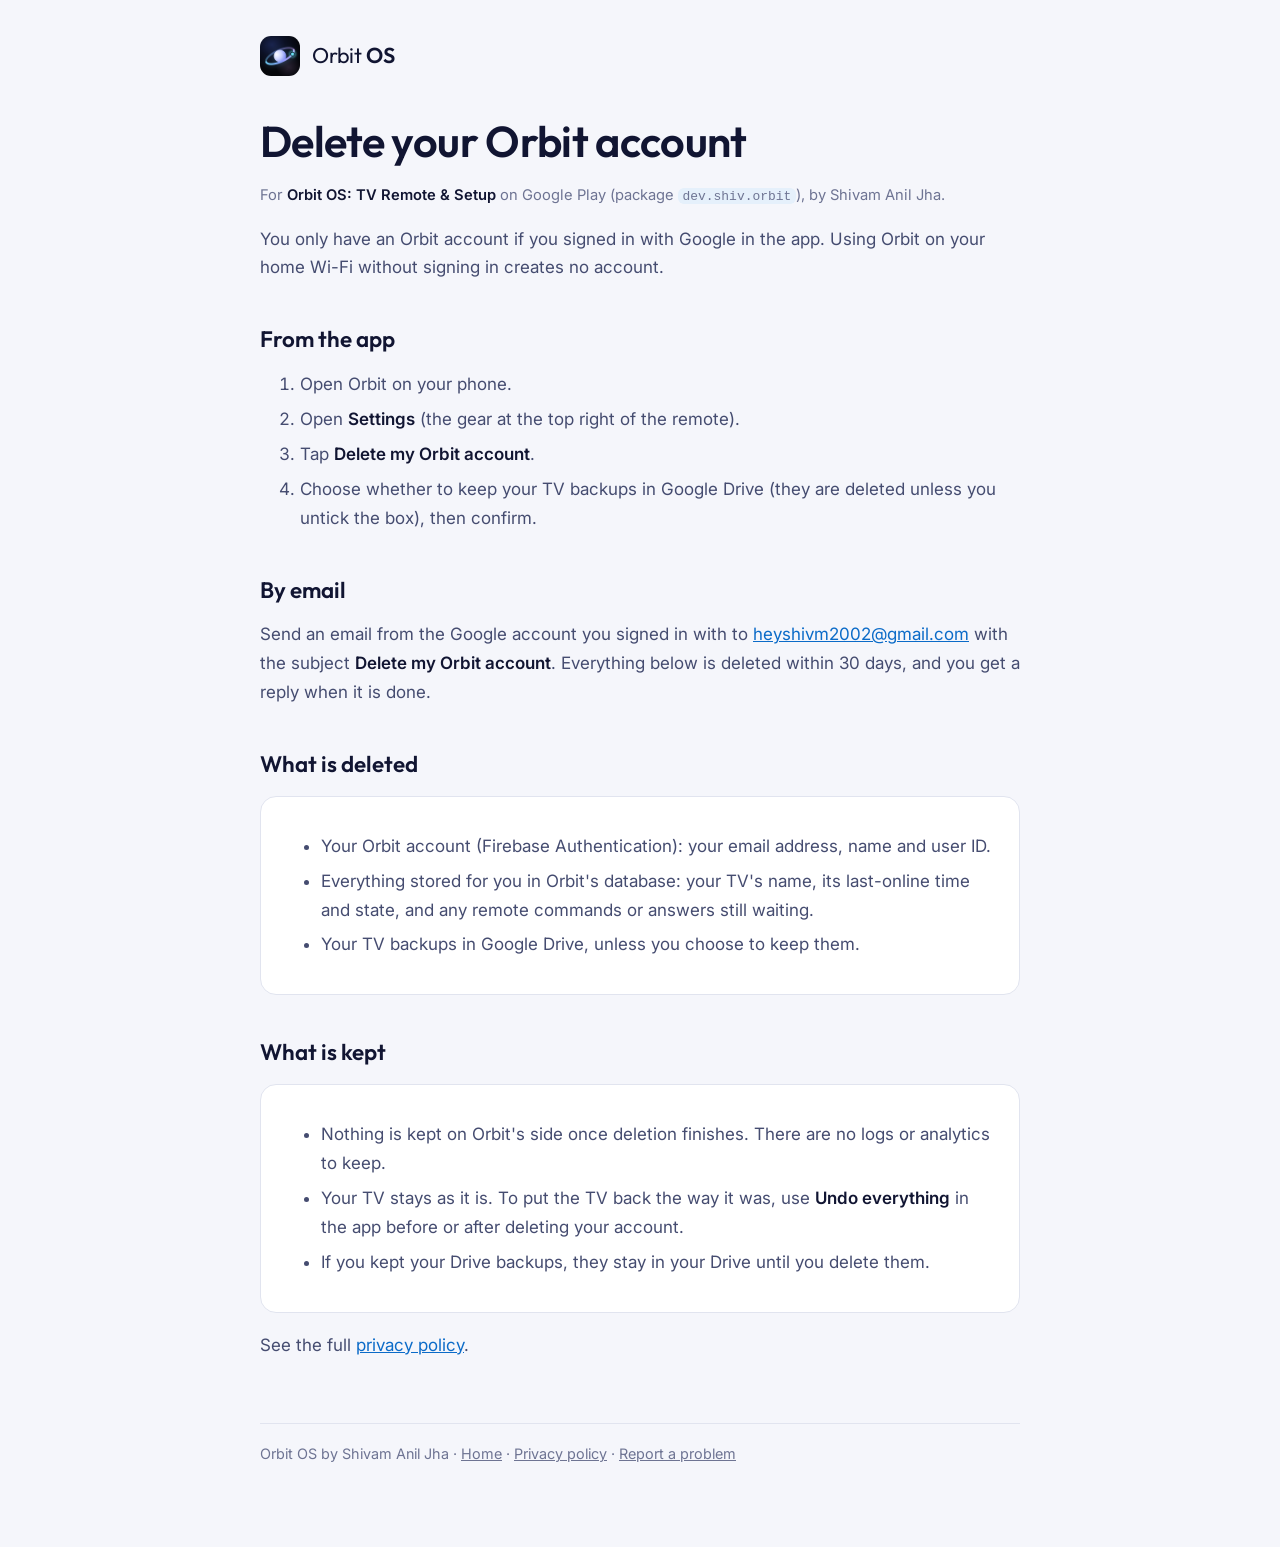
==== delete-account.html @ 3bdabf11 "Orbit OS public site: home, privacy policy and account deletion pages" ====
<!doctype html>
<html lang="en">
<head>
<meta charset="utf-8">
<meta name="viewport" content="width=device-width, initial-scale=1, viewport-fit=cover">
<title>Delete your Orbit account · Orbit OS</title>
<meta name="description" content="How to delete your Orbit OS account and data, from the app or by email, and what is deleted.">
<link rel="icon" href="assets/favicon-32.png">
<link rel="preconnect" href="https://fonts.googleapis.com">
<link rel="preconnect" href="https://fonts.gstatic.com" crossorigin>
<link rel="stylesheet" href="https://fonts.googleapis.com/css2?family=Inter:wght@400;600&family=Outfit:wght@400;600&display=swap">
<link rel="stylesheet" href="style.css">
</head>
<body>
<div class="wrap">
  <header class="top"><a href="./"><img src="assets/icon-180.png" alt=""><span class="brand">Orbit <b>OS</b></span></a></header>

  <h1>Delete your Orbit account</h1>
  <p class="meta">For <strong>Orbit OS: TV Remote &amp; Setup</strong> on Google Play (package <code>dev.shiv.orbit</code>), by Shivam Anil Jha.</p>
  <p>You only have an Orbit account if you signed in with Google in the app. Using Orbit on your home Wi-Fi without signing in creates no account.</p>

  <h2>From the app</h2>
  <ol>
    <li>Open Orbit on your phone.</li>
    <li>Open <strong>Settings</strong> (the gear at the top right of the remote).</li>
    <li>Tap <strong>Delete my Orbit account</strong>.</li>
    <li>Choose whether to keep your TV backups in Google Drive (they are deleted unless you untick the box), then confirm.</li>
  </ol>

  <h2>By email</h2>
  <p>Send an email from the Google account you signed in with to <a href="mailto:heyshivm2002@gmail.com?subject=Delete%20my%20Orbit%20account">heyshivm2002@gmail.com</a> with the subject <strong>Delete my Orbit account</strong>. Everything below is deleted within 30 days, and you get a reply when it is done.</p>

  <h2>What is deleted</h2>
  <div class="card">
    <ul>
      <li>Your Orbit account (Firebase Authentication): your email address, name and user ID.</li>
      <li>Everything stored for you in Orbit's database: your TV's name, its last-online time and state, and any remote commands or answers still waiting.</li>
      <li>Your TV backups in Google Drive, unless you choose to keep them.</li>
    </ul>
  </div>
  <h2>What is kept</h2>
  <div class="card">
    <ul>
      <li>Nothing is kept on Orbit's side once deletion finishes. There are no logs or analytics to keep.</li>
      <li>Your TV stays as it is. To put the TV back the way it was, use <strong>Undo everything</strong> in the app before or after deleting your account.</li>
      <li>If you kept your Drive backups, they stay in your Drive until you delete them.</li>
    </ul>
  </div>

  <p>See the full <a href="privacy.html">privacy policy</a>.</p>

  <footer>Orbit OS by Shivam Anil Jha · <a href="./">Home</a> · <a href="privacy.html">Privacy policy</a> · <a href="https://github.com/shivamj56/orbit-os-site/issues">Report a problem</a></footer>
</div>
</body>
</html>
---- style.css ----
/* Orbit OS public pages: the app's night palette, with a daylight version for readers who prefer it. */
:root {
  --bg: #f5f6fb;
  --surface: #ffffff;
  --ink: #111532;
  --soft: #454c70;
  --faint: #6e7493;
  --line: #e1e4ef;
  --accent: #0b6bc8;
  --accent-soft: #e5f0fb;
  --warn-soft: #fff3df;
  --warn: #8a5300;
}
@media (prefers-color-scheme: dark) {
  :root {
    --bg: #05070d;
    --surface: #0d1222;
    --ink: #eef1ff;
    --soft: #b3bbda;
    --faint: #848cad;
    --line: #1d2440;
    --accent: #74d1ff;
    --accent-soft: #0f2338;
    --warn-soft: #2b2110;
    --warn: #ffc46b;
    color-scheme: dark;
  }
}
* { box-sizing: border-box; }
html { -webkit-text-size-adjust: 100%; }
body {
  margin: 0;
  background: var(--bg);
  color: var(--ink);
  font: 400 17px/1.7 "Inter", system-ui, -apple-system, "Segoe UI", sans-serif;
  padding-left: max(18px, env(safe-area-inset-left));
  padding-right: max(18px, env(safe-area-inset-right));
}
.wrap { max-width: 760px; margin: 0 auto; padding: 36px 0 80px; }
header.top { display: flex; align-items: center; gap: 12px; }
header.top a { display: flex; align-items: center; gap: 12px; color: inherit; text-decoration: none; }
header.top img { width: 40px; height: 40px; border-radius: 11px; }
.brand { font: 400 1.35rem/1 "Outfit", system-ui, sans-serif; letter-spacing: -0.01em; }
.brand b { font-weight: 600; }
h1, h2, h3 { font-family: "Outfit", system-ui, sans-serif; line-height: 1.2; text-wrap: balance; }
h1 { font-size: clamp(2rem, 5vw, 2.7rem); font-weight: 600; letter-spacing: -0.015em; margin: 40px 0 8px; }
h2 { font-size: 1.4rem; font-weight: 600; margin: 44px 0 6px; }
h3 { font-size: 1.1rem; font-weight: 600; margin: 26px 0 4px; }
p, li { color: var(--soft); }
strong { color: var(--ink); font-weight: 600; }
a { color: var(--accent); }
.meta { color: var(--faint); font-size: 0.92rem; }
.card { background: var(--surface); border: 1px solid var(--line); border-radius: 16px; padding: 18px 20px; margin: 18px 0; }
.note { background: var(--accent-soft); border-radius: 14px; padding: 14px 18px; margin: 18px 0; }
.note p { margin: 0; color: var(--ink); }
ol li, ul li { margin: 0.35em 0; }
table { width: 100%; border-collapse: collapse; font-size: 0.95rem; }
th, td { text-align: left; vertical-align: top; padding: 10px 8px; border-bottom: 1px solid var(--line); }
th { color: var(--ink); font-weight: 600; }
.table { overflow-x: auto; }
code { font-family: ui-monospace, "SF Mono", Menlo, monospace; font-size: 0.88em; background: var(--accent-soft); padding: 0.05em 0.35em; border-radius: 6px; }
.links { display: flex; flex-wrap: wrap; gap: 10px; margin: 26px 0; }
.btn { display: inline-flex; align-items: center; gap: 8px; min-height: 46px; padding: 0 18px; border-radius: 999px; font-weight: 600; text-decoration: none; border: 1px solid var(--line); color: var(--ink); background: var(--surface); }
.btn.primary { background: var(--accent); border-color: var(--accent); color: var(--bg); }
footer { margin-top: 64px; padding-top: 18px; border-top: 1px solid var(--line); color: var(--faint); font-size: 0.9rem; }
footer a { color: var(--faint); }
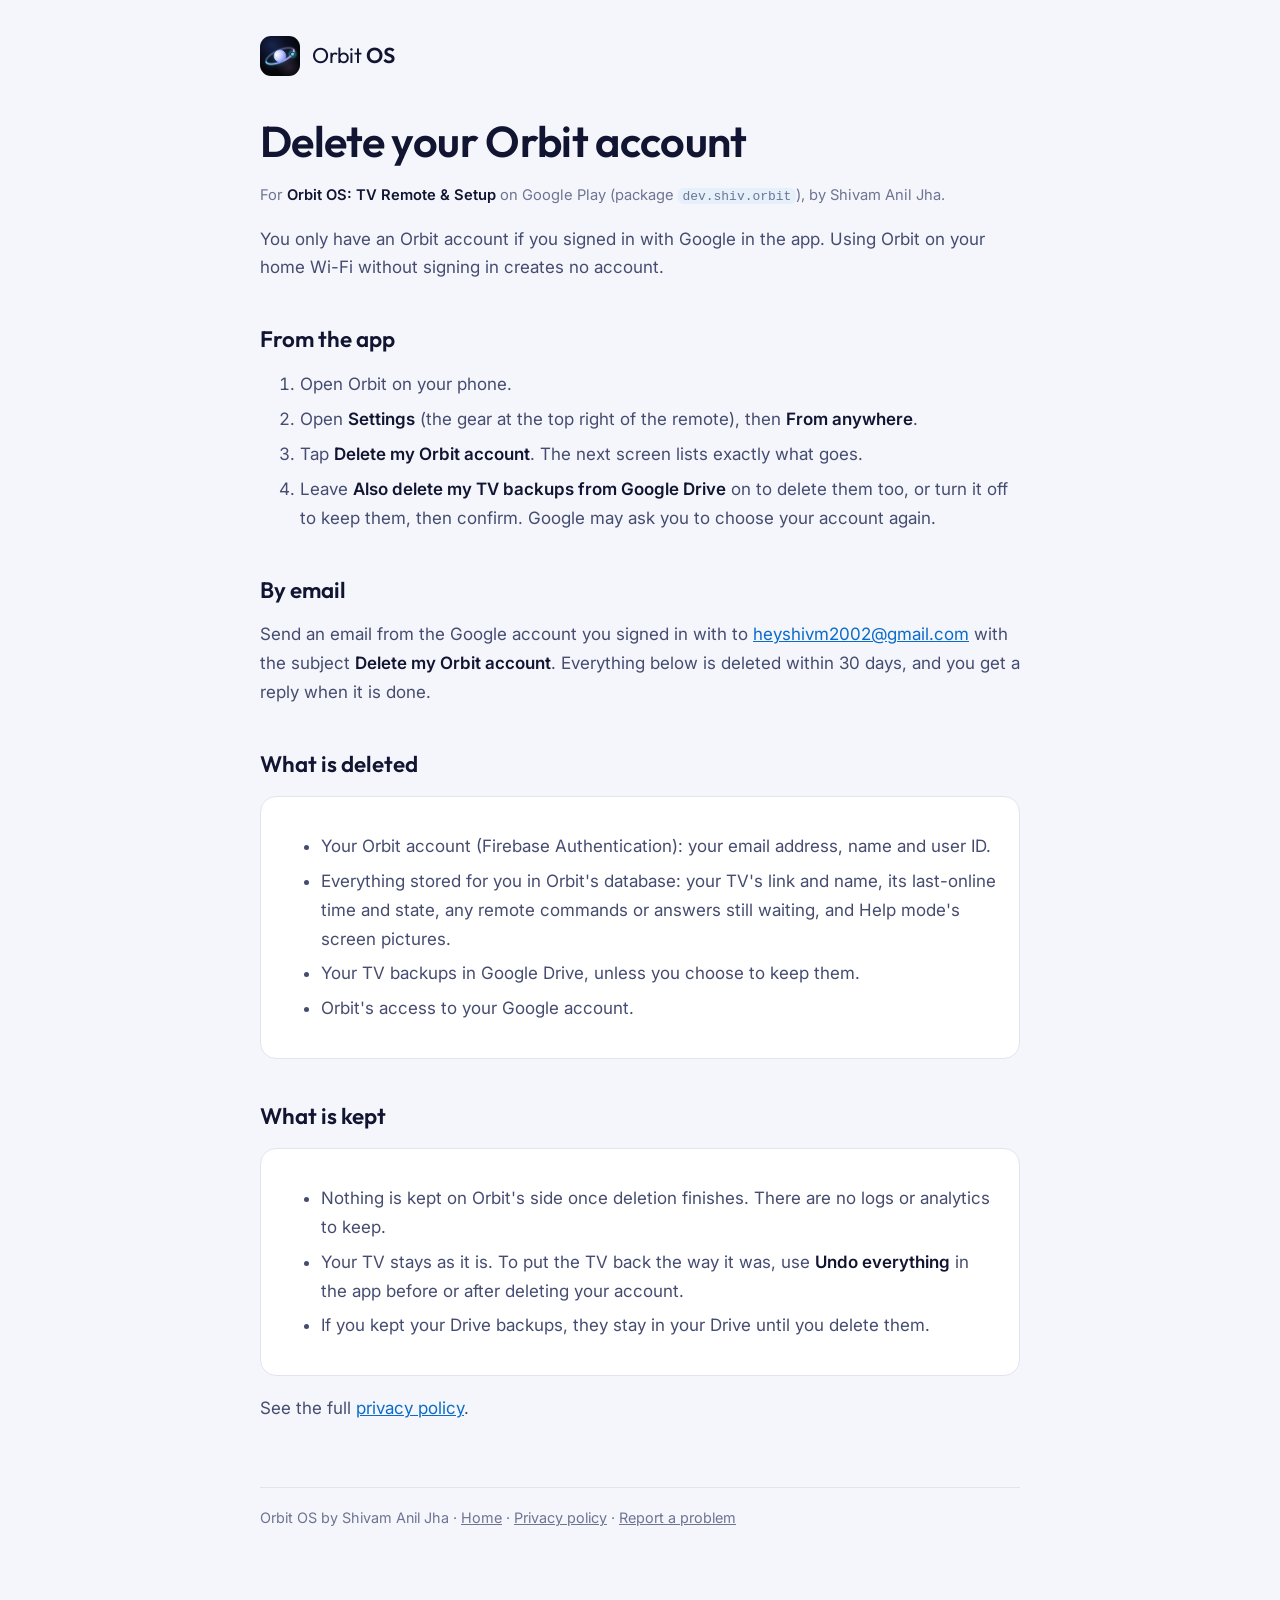
==== commit 3757ba89: "Privacy: Help mode screen pictures, the watching timestamp, local discovery, and the exact deletion " ====
--- a/delete-account.html
+++ b/delete-account.html
@@ -22,9 +22,9 @@
   <h2>From the app</h2>
   <ol>
     <li>Open Orbit on your phone.</li>
-    <li>Open <strong>Settings</strong> (the gear at the top right of the remote).</li>
-    <li>Tap <strong>Delete my Orbit account</strong>.</li>
-    <li>Choose whether to keep your TV backups in Google Drive (they are deleted unless you untick the box), then confirm.</li>
+    <li>Open <strong>Settings</strong> (the gear at the top right of the remote), then <strong>From anywhere</strong>.</li>
+    <li>Tap <strong>Delete my Orbit account</strong>. The next screen lists exactly what goes.</li>
+    <li>Leave <strong>Also delete my TV backups from Google Drive</strong> on to delete them too, or turn it off to keep them, then confirm. Google may ask you to choose your account again.</li>
   </ol>
 
   <h2>By email</h2>
@@ -34,8 +34,9 @@
   <div class="card">
     <ul>
       <li>Your Orbit account (Firebase Authentication): your email address, name and user ID.</li>
-      <li>Everything stored for you in Orbit's database: your TV's name, its last-online time and state, and any remote commands or answers still waiting.</li>
+      <li>Everything stored for you in Orbit's database: your TV's link and name, its last-online time and state, any remote commands or answers still waiting, and Help mode's screen pictures.</li>
       <li>Your TV backups in Google Drive, unless you choose to keep them.</li>
+      <li>Orbit's access to your Google account.</li>
     </ul>
   </div>
   <h2>What is kept</h2>
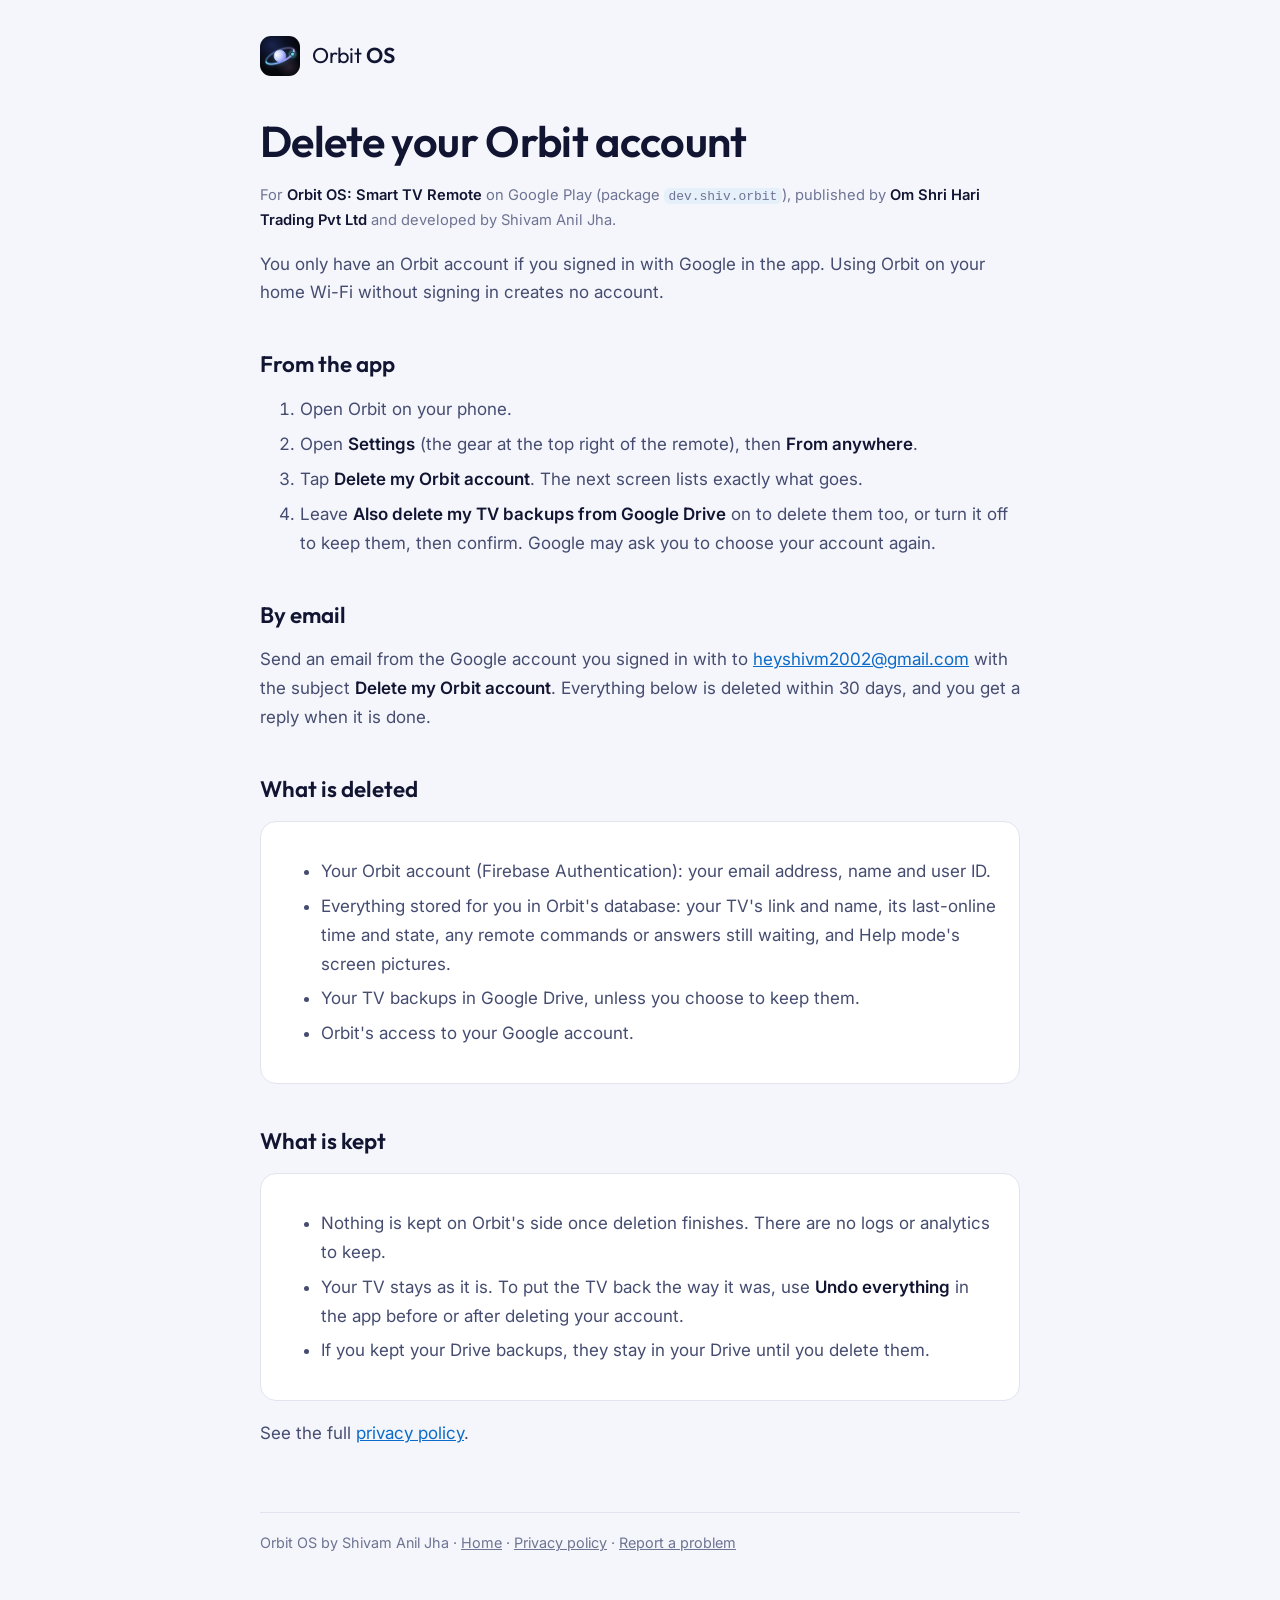
==== commit 087a995b: "Privacy and delete pages: the app's Play name, published by Om Shri Hari Trading Pvt Ltd" ====
--- a/delete-account.html
+++ b/delete-account.html
@@ -16,7 +16,7 @@
   <header class="top"><a href="./"><img src="assets/icon-180.png" alt=""><span class="brand">Orbit <b>OS</b></span></a></header>
 
   <h1>Delete your Orbit account</h1>
-  <p class="meta">For <strong>Orbit OS: TV Remote &amp; Setup</strong> on Google Play (package <code>dev.shiv.orbit</code>), by Shivam Anil Jha.</p>
+  <p class="meta">For <strong>Orbit OS: Smart TV Remote</strong> on Google Play (package <code>dev.shiv.orbit</code>), published by <strong>Om Shri Hari Trading Pvt Ltd</strong> and developed by Shivam Anil Jha.</p>
   <p>You only have an Orbit account if you signed in with Google in the app. Using Orbit on your home Wi-Fi without signing in creates no account.</p>
 
   <h2>From the app</h2>
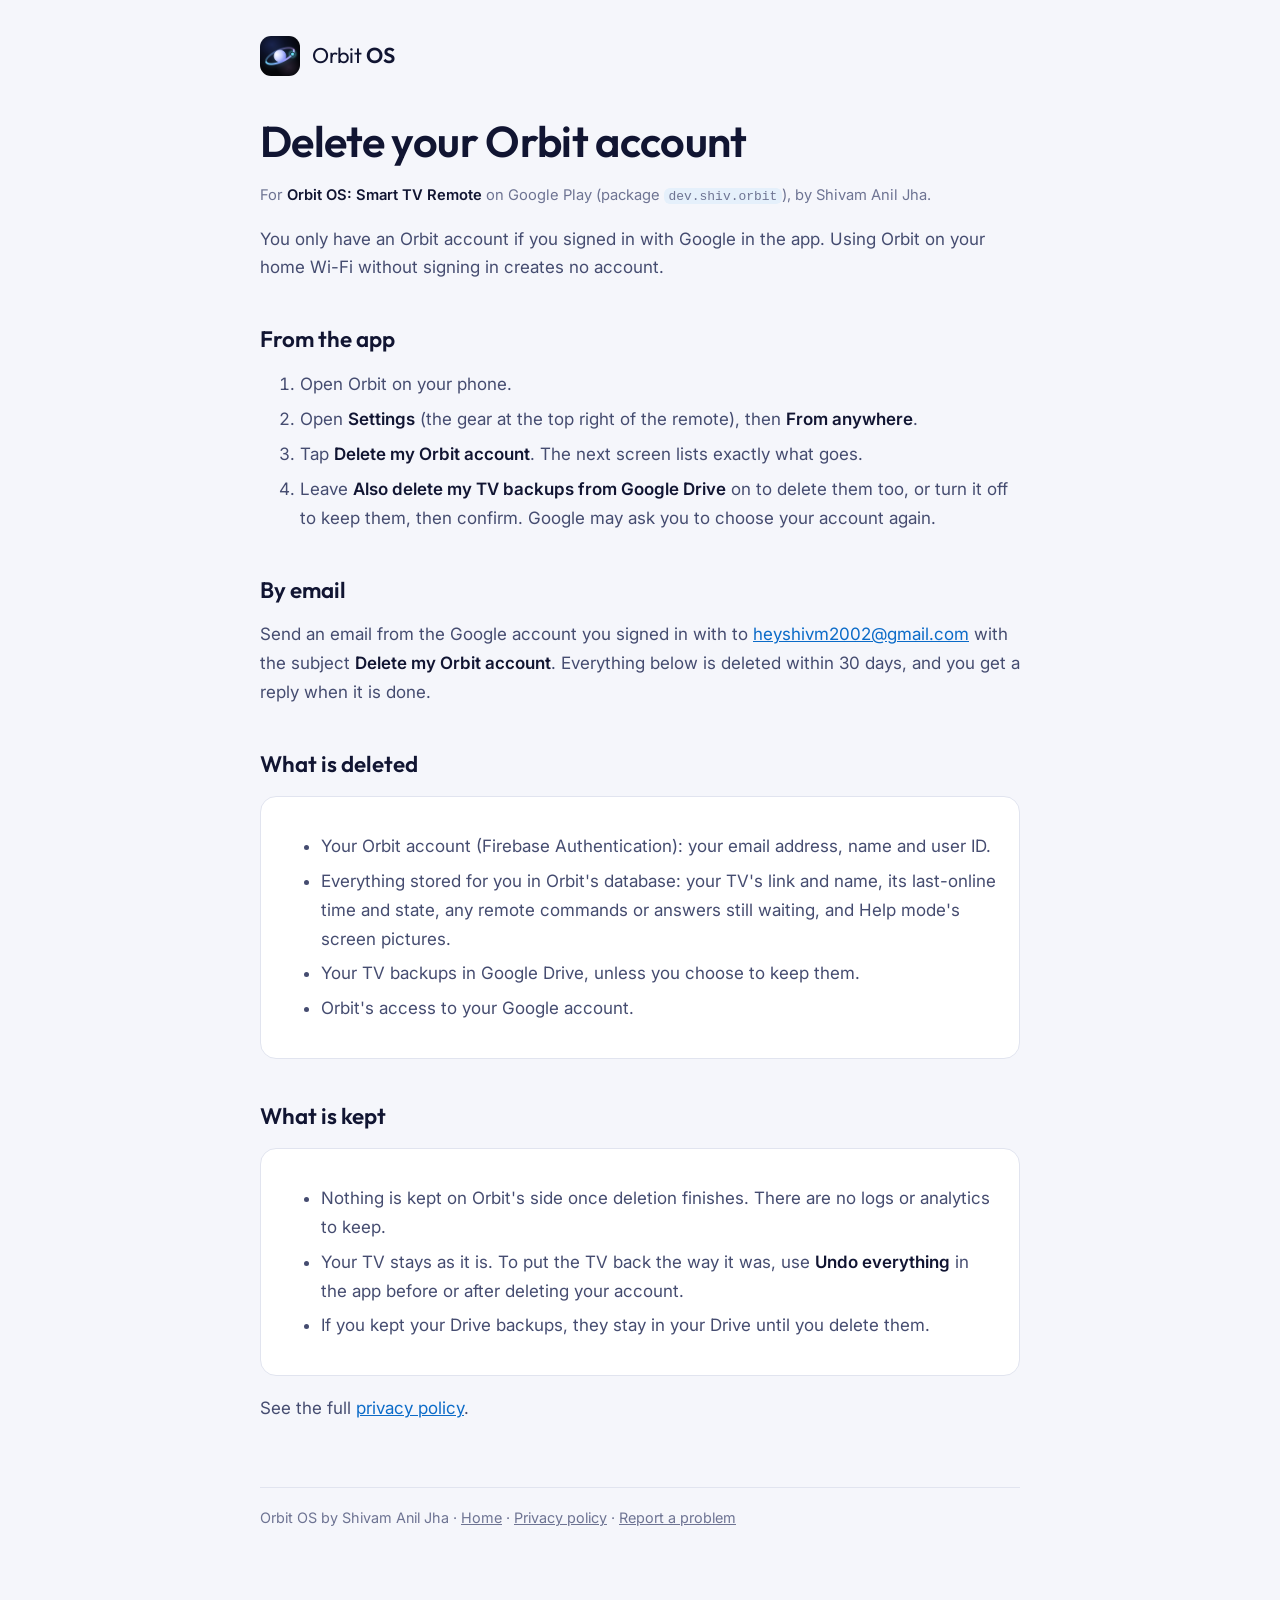
==== commit f6885b81: "Privacy and delete pages: name the app and its maker only" ====
--- a/delete-account.html
+++ b/delete-account.html
@@ -16,7 +16,7 @@
   <header class="top"><a href="./"><img src="assets/icon-180.png" alt=""><span class="brand">Orbit <b>OS</b></span></a></header>
 
   <h1>Delete your Orbit account</h1>
-  <p class="meta">For <strong>Orbit OS: Smart TV Remote</strong> on Google Play (package <code>dev.shiv.orbit</code>), published by <strong>Om Shri Hari Trading Pvt Ltd</strong> and developed by Shivam Anil Jha.</p>
+  <p class="meta">For <strong>Orbit OS: Smart TV Remote</strong> on Google Play (package <code>dev.shiv.orbit</code>), by Shivam Anil Jha.</p>
   <p>You only have an Orbit account if you signed in with Google in the app. Using Orbit on your home Wi-Fi without signing in creates no account.</p>
 
   <h2>From the app</h2>
